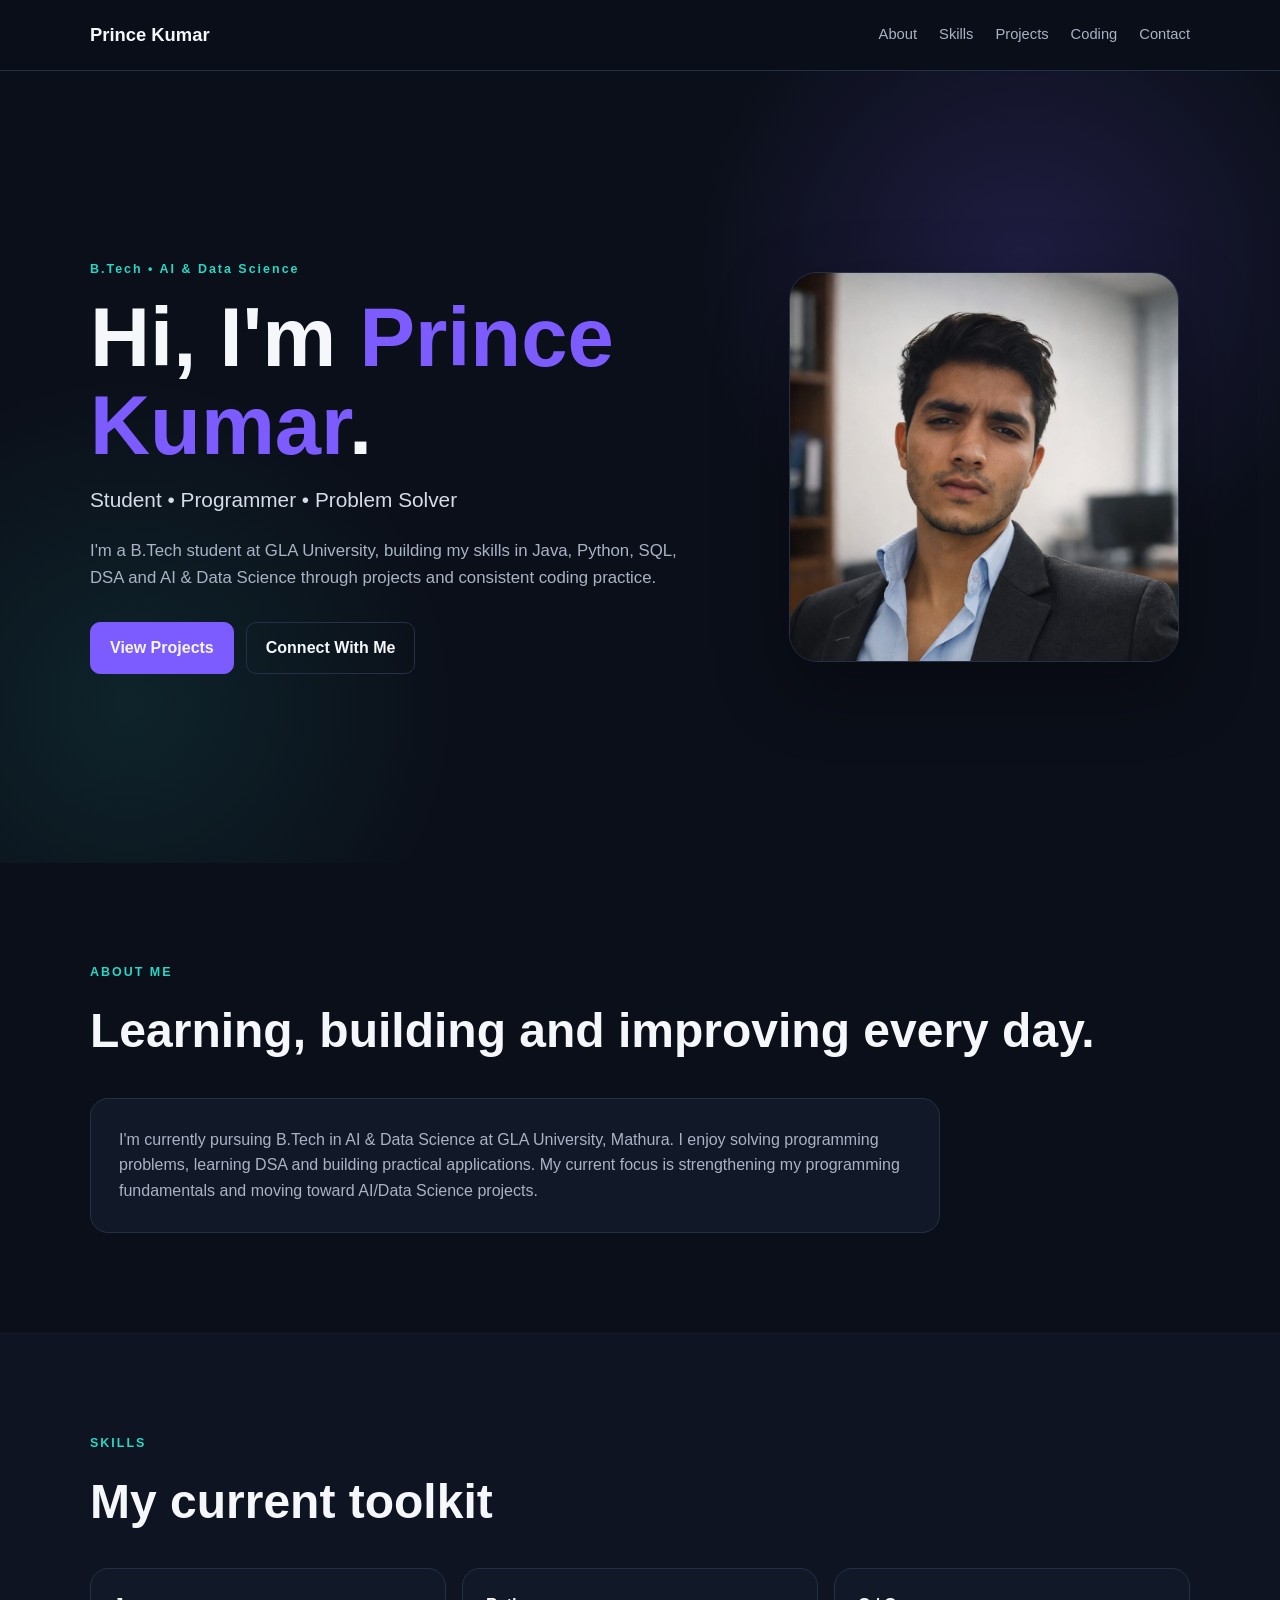
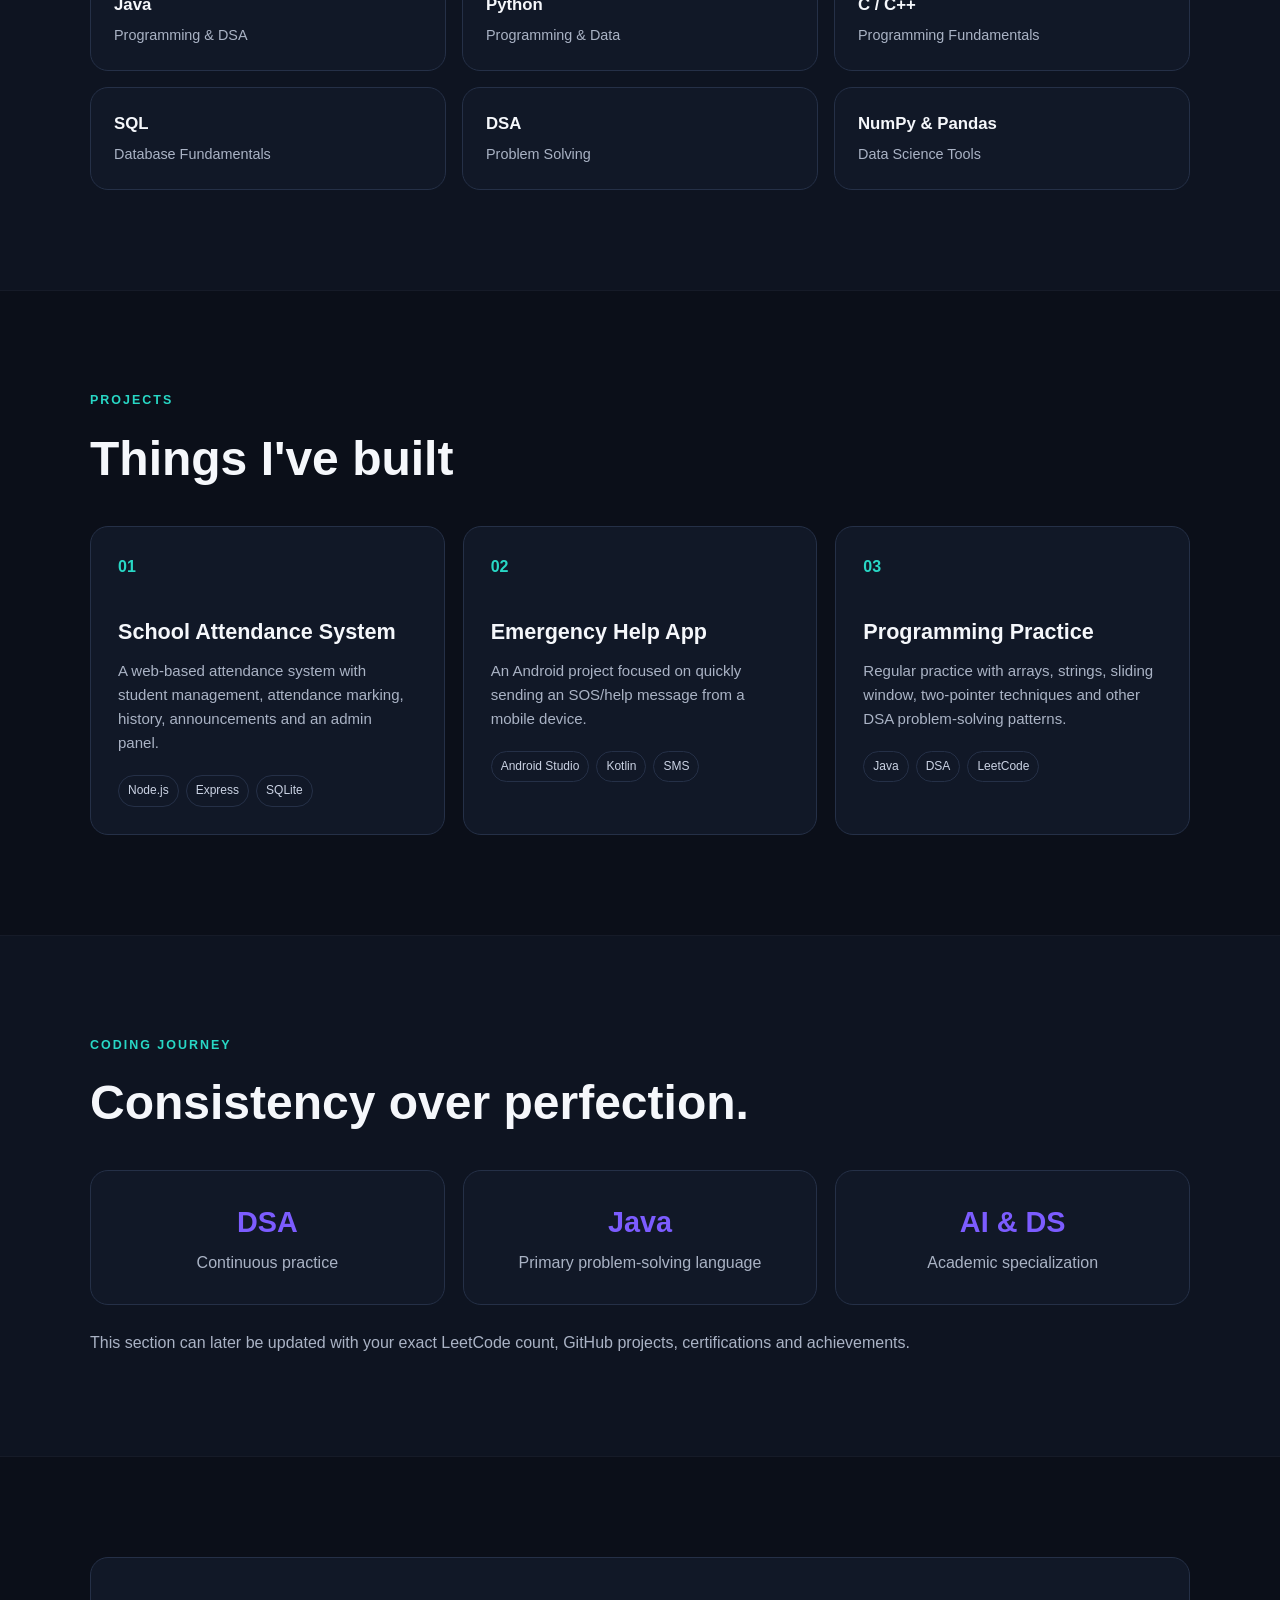
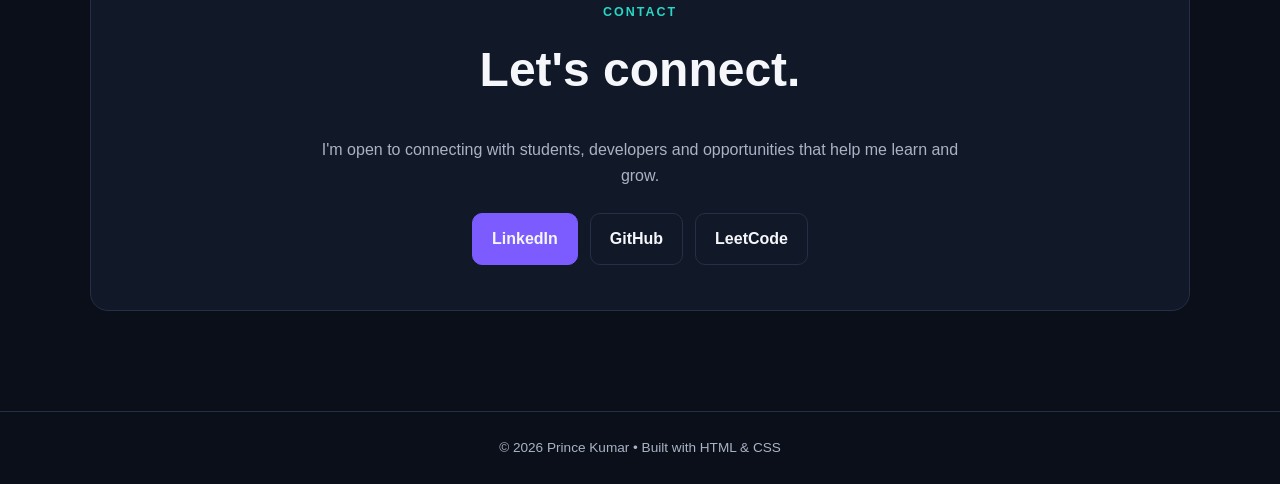
==== index.html @ 7a8ecfa3 "Add files via upload" ====
<!DOCTYPE html>
<html lang="en">
<head>
  <meta charset="UTF-8">
  <meta name="viewport" content="width=device-width, initial-scale=1.0">
  <meta name="description" content="Prince Kumar - B.Tech AI & Data Science student at GLA University. Java, Python, SQL, DSA and projects.">
  <title>Prince Kumar | AI & Data Science Student</title>
  <link rel="stylesheet" href="style.css">
</head>
<body>
  <header class="navbar">
    <div class="container nav-inner">
      <a class="logo" href="#home">Prince Kumar</a>
      <nav>
        <a href="#about">About</a>
        <a href="#skills">Skills</a>
        <a href="#projects">Projects</a>
        <a href="#coding">Coding</a>
        <a href="#contact">Contact</a>
      </nav>
    </div>
  </header>

  <main>
    <section id="home" class="hero">
      <div class="container hero-grid">
        <div class="hero-text">
          <p class="eyebrow">B.Tech • AI & Data Science</p>
          <h1>Hi, I'm <span>Prince Kumar</span>.</h1>
          <h2>Student • Programmer • Problem Solver</h2>
          <p class="intro">
            I'm a B.Tech student at GLA University, building my skills in
            Java, Python, SQL, DSA and AI & Data Science through projects
            and consistent coding practice.
          </p>
          <div class="buttons">
            <a class="btn primary" href="#projects">View Projects</a>
            <a class="btn secondary" href="#contact">Connect With Me</a>
          </div>
        </div>

        <div class="hero-photo-wrap">
          <img src="profile.jpeg" alt="Prince Kumar professional profile photo" class="hero-photo">
        </div>
      </div>
    </section>

    <section id="about" class="section">
      <div class="container">
        <p class="section-label">ABOUT ME</p>
        <h2>Learning, building and improving every day.</h2>
        <div class="about-card">
          <p>
            I'm currently pursuing B.Tech in AI & Data Science at GLA University,
            Mathura. I enjoy solving programming problems, learning DSA and
            building practical applications. My current focus is strengthening
            my programming fundamentals and moving toward AI/Data Science projects.
          </p>
        </div>
      </div>
    </section>

    <section id="skills" class="section alt">
      <div class="container">
        <p class="section-label">SKILLS</p>
        <h2>My current toolkit</h2>
        <div class="skills-grid">
          <div class="skill-card"><strong>Java</strong><span>Programming & DSA</span></div>
          <div class="skill-card"><strong>Python</strong><span>Programming & Data</span></div>
          <div class="skill-card"><strong>C / C++</strong><span>Programming Fundamentals</span></div>
          <div class="skill-card"><strong>SQL</strong><span>Database Fundamentals</span></div>
          <div class="skill-card"><strong>DSA</strong><span>Problem Solving</span></div>
          <div class="skill-card"><strong>NumPy & Pandas</strong><span>Data Science Tools</span></div>
        </div>
      </div>
    </section>

    <section id="projects" class="section">
      <div class="container">
        <p class="section-label">PROJECTS</p>
        <h2>Things I've built</h2>
        <div class="projects-grid">
          <article class="project-card">
            <div class="project-number">01</div>
            <h3>School Attendance System</h3>
            <p>
              A web-based attendance system with student management,
              attendance marking, history, announcements and an admin panel.
            </p>
            <div class="tags">
              <span>Node.js</span><span>Express</span><span>SQLite</span>
            </div>
          </article>

          <article class="project-card">
            <div class="project-number">02</div>
            <h3>Emergency Help App</h3>
            <p>
              An Android project focused on quickly sending an SOS/help
              message from a mobile device.
            </p>
            <div class="tags">
              <span>Android Studio</span><span>Kotlin</span><span>SMS</span>
            </div>
          </article>

          <article class="project-card">
            <div class="project-number">03</div>
            <h3>Programming Practice</h3>
            <p>
              Regular practice with arrays, strings, sliding window,
              two-pointer techniques and other DSA problem-solving patterns.
            </p>
            <div class="tags">
              <span>Java</span><span>DSA</span><span>LeetCode</span>
            </div>
          </article>
        </div>
      </div>
    </section>

    <section id="coding" class="section alt">
      <div class="container">
        <p class="section-label">CODING JOURNEY</p>
        <h2>Consistency over perfection.</h2>
        <div class="stats">
          <div class="stat-card"><strong>DSA</strong><span>Continuous practice</span></div>
          <div class="stat-card"><strong>Java</strong><span>Primary problem-solving language</span></div>
          <div class="stat-card"><strong>AI & DS</strong><span>Academic specialization</span></div>
        </div>
        <p class="small-note">
          This section can later be updated with your exact LeetCode count,
          GitHub projects, certifications and achievements.
        </p>
      </div>
    </section>

    <section id="contact" class="section contact">
      <div class="container contact-box">
        <p class="section-label">CONTACT</p>
        <h2>Let's connect.</h2>
        <p>
          I'm open to connecting with students, developers and opportunities
          that help me learn and grow.
        </p>
        <div class="buttons">
          <!-- Replace these placeholder URLs with your actual profiles. -->
          <a class="btn primary" href="https://www.linkedin.com/in/princekumar2222/" target="_blank" rel="noopener">LinkedIn</a>
          <a class="btn secondary" href="https://github.com/princekumar2222" target="_blank" rel="noopener">GitHub</a>
          <a class="btn secondary" href="https://leetcode.com/u/princekumar2222/" target="_blank" rel="noopener">LeetCode</a>
        </div>
      </div>
    </section>
  </main>

  <footer>
    <div class="container">© 2026 Prince Kumar • Built with HTML & CSS</div>
  </footer>
</body>
</html>
---- style.css ----
* {
  margin: 0;
  padding: 0;
  box-sizing: border-box;
}

:root {
  --bg: #0b0f19;
  --card: #111827;
  --text: #f5f7fb;
  --muted: #aab3c5;
  --line: #253047;
  --accent: #7c5cff;
  --accent2: #28d7c5;
}

html {
  scroll-behavior: smooth;
}

body {
  font-family: Arial, Helvetica, sans-serif;
  background: var(--bg);
  color: var(--text);
  line-height: 1.6;
}

a {
  color: inherit;
  text-decoration: none;
}

.container {
  width: min(1100px, 90%);
  margin: auto;
}

.navbar {
  position: sticky;
  top: 0;
  z-index: 10;
  background: rgba(11, 15, 25, 0.9);
  backdrop-filter: blur(12px);
  border-bottom: 1px solid var(--line);
}

.nav-inner {
  min-height: 70px;
  display: flex;
  justify-content: space-between;
  align-items: center;
  gap: 20px;
}

.logo {
  font-weight: 800;
  font-size: 1.15rem;
}

nav {
  display: flex;
  gap: 22px;
  color: var(--muted);
  font-size: 0.92rem;
}

nav a:hover {
  color: white;
}

.hero {
  min-height: 88vh;
  display: flex;
  align-items: center;
  background:
    radial-gradient(circle at 80% 25%, rgba(124, 92, 255, 0.18), transparent 28%),
    radial-gradient(circle at 10% 80%, rgba(40, 215, 197, 0.10), transparent 25%);
}

.hero-grid {
  display: grid;
  grid-template-columns: 1.2fr 0.8fr;
  align-items: center;
  gap: 70px;
  padding: 80px 0;
}

.eyebrow,
.section-label {
  color: var(--accent2);
  font-weight: 700;
  letter-spacing: 2px;
  font-size: 0.78rem;
}

.hero h1 {
  font-size: clamp(2.7rem, 7vw, 5.2rem);
  line-height: 1.05;
  margin: 14px 0;
}

.hero h1 span {
  color: var(--accent);
}

.hero h2 {
  font-size: 1.3rem;
  color: #d7dcea;
  font-weight: 500;
}

.intro {
  color: var(--muted);
  max-width: 650px;
  margin: 22px 0 30px;
  font-size: 1.05rem;
}

.buttons {
  display: flex;
  flex-wrap: wrap;
  gap: 12px;
}

.btn {
  padding: 12px 19px;
  border-radius: 10px;
  font-weight: 700;
  border: 1px solid var(--line);
  transition: 0.2s ease;
}

.btn:hover {
  transform: translateY(-2px);
}

.primary {
  background: var(--accent);
  border-color: var(--accent);
}

.secondary {
  background: transparent;
}

.hero-photo-wrap {
  display: flex;
  justify-content: center;
}

.hero-photo {
  width: min(390px, 100%);
  aspect-ratio: 1 / 1;
  object-fit: cover;
  object-position: center 20%;
  border-radius: 28px;
  border: 1px solid var(--line);
  box-shadow: 0 25px 70px rgba(0, 0, 0, 0.35);
}

.section {
  padding: 100px 0;
}

.alt {
  background: #0e1421;
  border-top: 1px solid rgba(255,255,255,0.03);
  border-bottom: 1px solid rgba(255,255,255,0.03);
}

.section h2 {
  font-size: clamp(2rem, 4vw, 3rem);
  margin: 10px 0 28px;
}

.about-card,
.skill-card,
.project-card,
.stat-card,
.contact-box {
  background: var(--card);
  border: 1px solid var(--line);
  border-radius: 18px;
}

.about-card {
  padding: 28px;
  color: var(--muted);
  max-width: 850px;
}

.skills-grid {
  display: grid;
  grid-template-columns: repeat(3, 1fr);
  gap: 16px;
}

.skill-card {
  padding: 23px;
}

.skill-card strong,
.skill-card span {
  display: block;
}

.skill-card strong {
  font-size: 1.05rem;
}

.skill-card span {
  color: var(--muted);
  font-size: 0.9rem;
  margin-top: 5px;
}

.projects-grid {
  display: grid;
  grid-template-columns: repeat(3, 1fr);
  gap: 18px;
}

.project-card {
  padding: 27px;
  min-height: 280px;
}

.project-number {
  color: var(--accent2);
  font-weight: 800;
  margin-bottom: 35px;
}

.project-card h3 {
  font-size: 1.35rem;
  margin-bottom: 10px;
}

.project-card p {
  color: var(--muted);
  font-size: 0.94rem;
}

.tags {
  display: flex;
  flex-wrap: wrap;
  gap: 7px;
  margin-top: 20px;
}

.tags span {
  border: 1px solid var(--line);
  border-radius: 999px;
  padding: 5px 9px;
  font-size: 0.75rem;
  color: #cbd3e4;
}

.stats {
  display: grid;
  grid-template-columns: repeat(3, 1fr);
  gap: 18px;
}

.stat-card {
  padding: 28px;
  text-align: center;
}

.stat-card strong,
.stat-card span {
  display: block;
}

.stat-card strong {
  font-size: 1.8rem;
  color: var(--accent);
}

.stat-card span {
  color: var(--muted);
  margin-top: 5px;
}

.small-note {
  color: var(--muted);
  margin-top: 25px;
}

.contact-box {
  padding: 45px;
  text-align: center;
}

.contact-box p:not(.section-label) {
  color: var(--muted);
  max-width: 650px;
  margin: 0 auto 25px;
}

.contact-box .buttons {
  justify-content: center;
}

footer {
  border-top: 1px solid var(--line);
  padding: 25px 0;
  color: var(--muted);
  text-align: center;
  font-size: 0.85rem;
}

@media (max-width: 800px) {
  nav {
    display: none;
  }

  .hero-grid {
    grid-template-columns: 1fr;
    text-align: center;
  }

  .intro {
    margin-left: auto;
    margin-right: auto;
  }

  .buttons {
    justify-content: center;
  }

  .skills-grid,
  .projects-grid,
  .stats {
    grid-template-columns: 1fr;
  }

  .hero-photo-wrap {
    order: -1;
  }

  .hero-photo {
    width: 280px;
  }
}
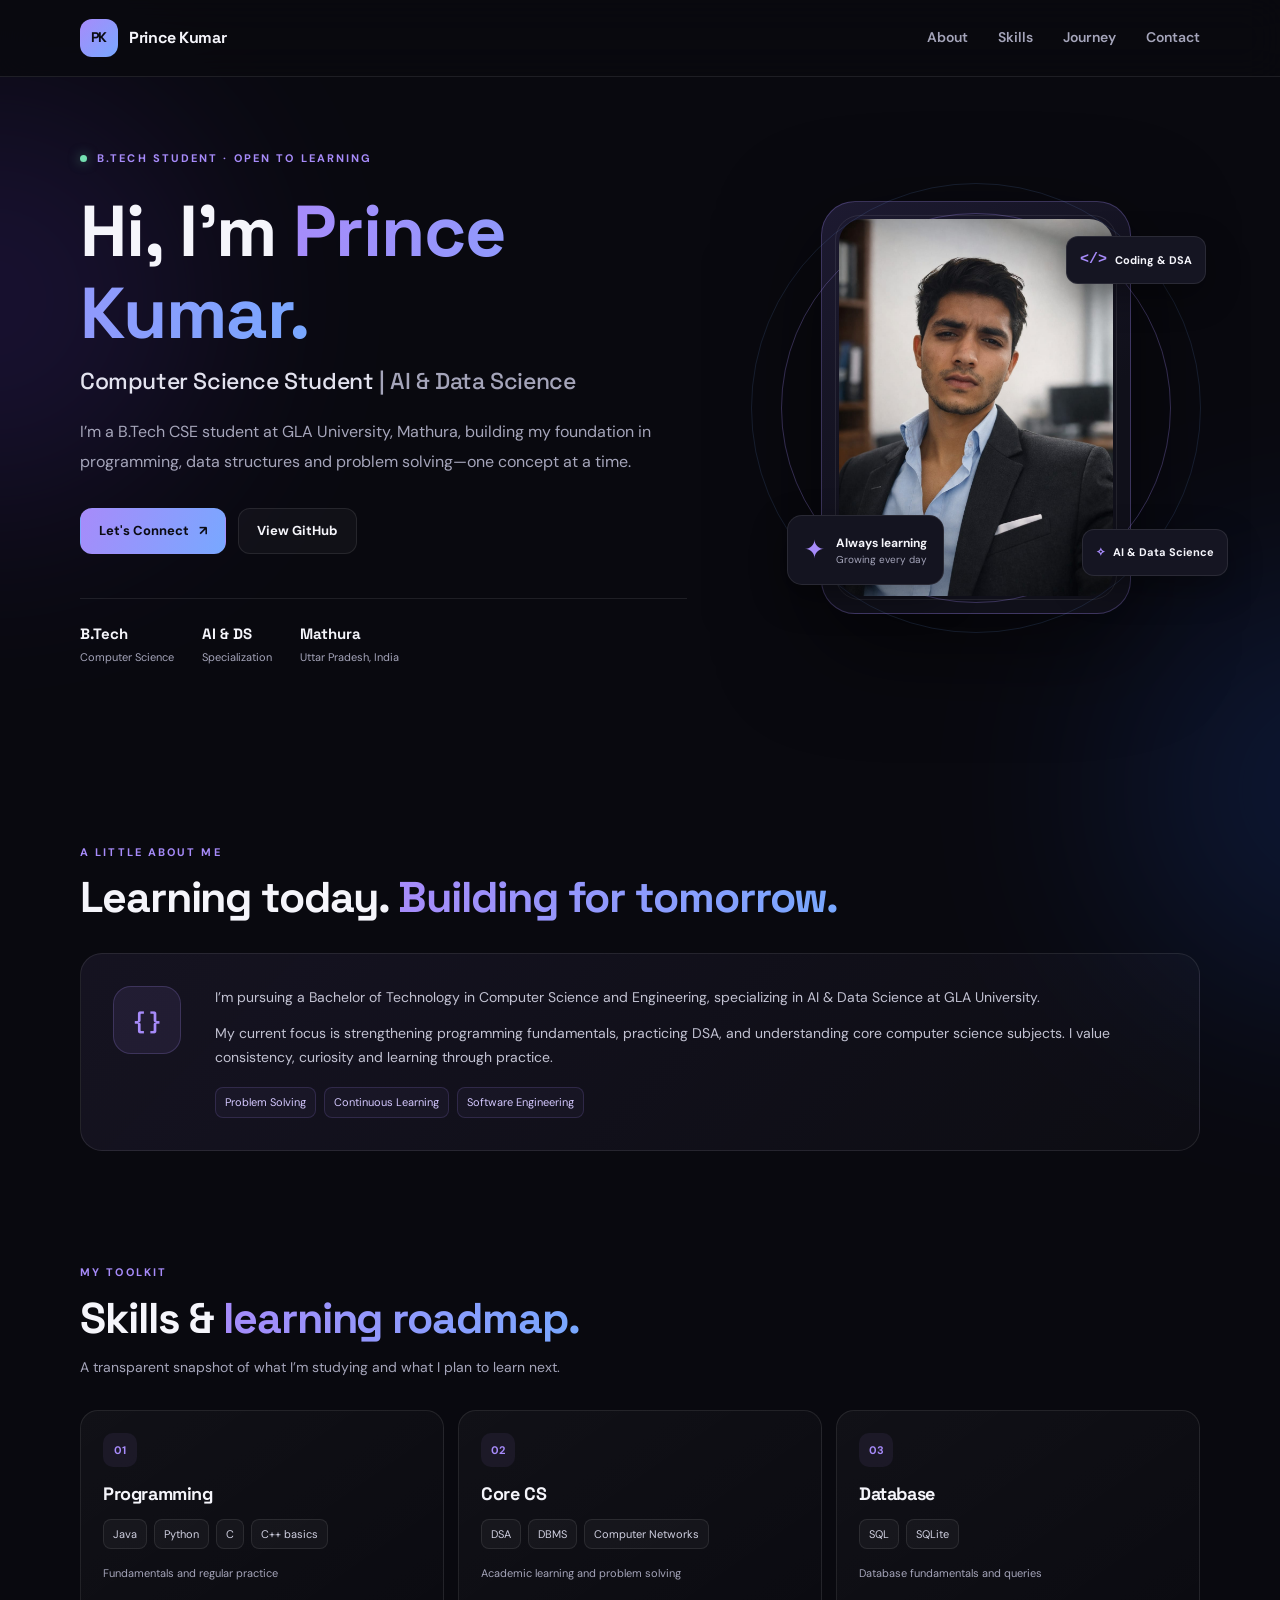
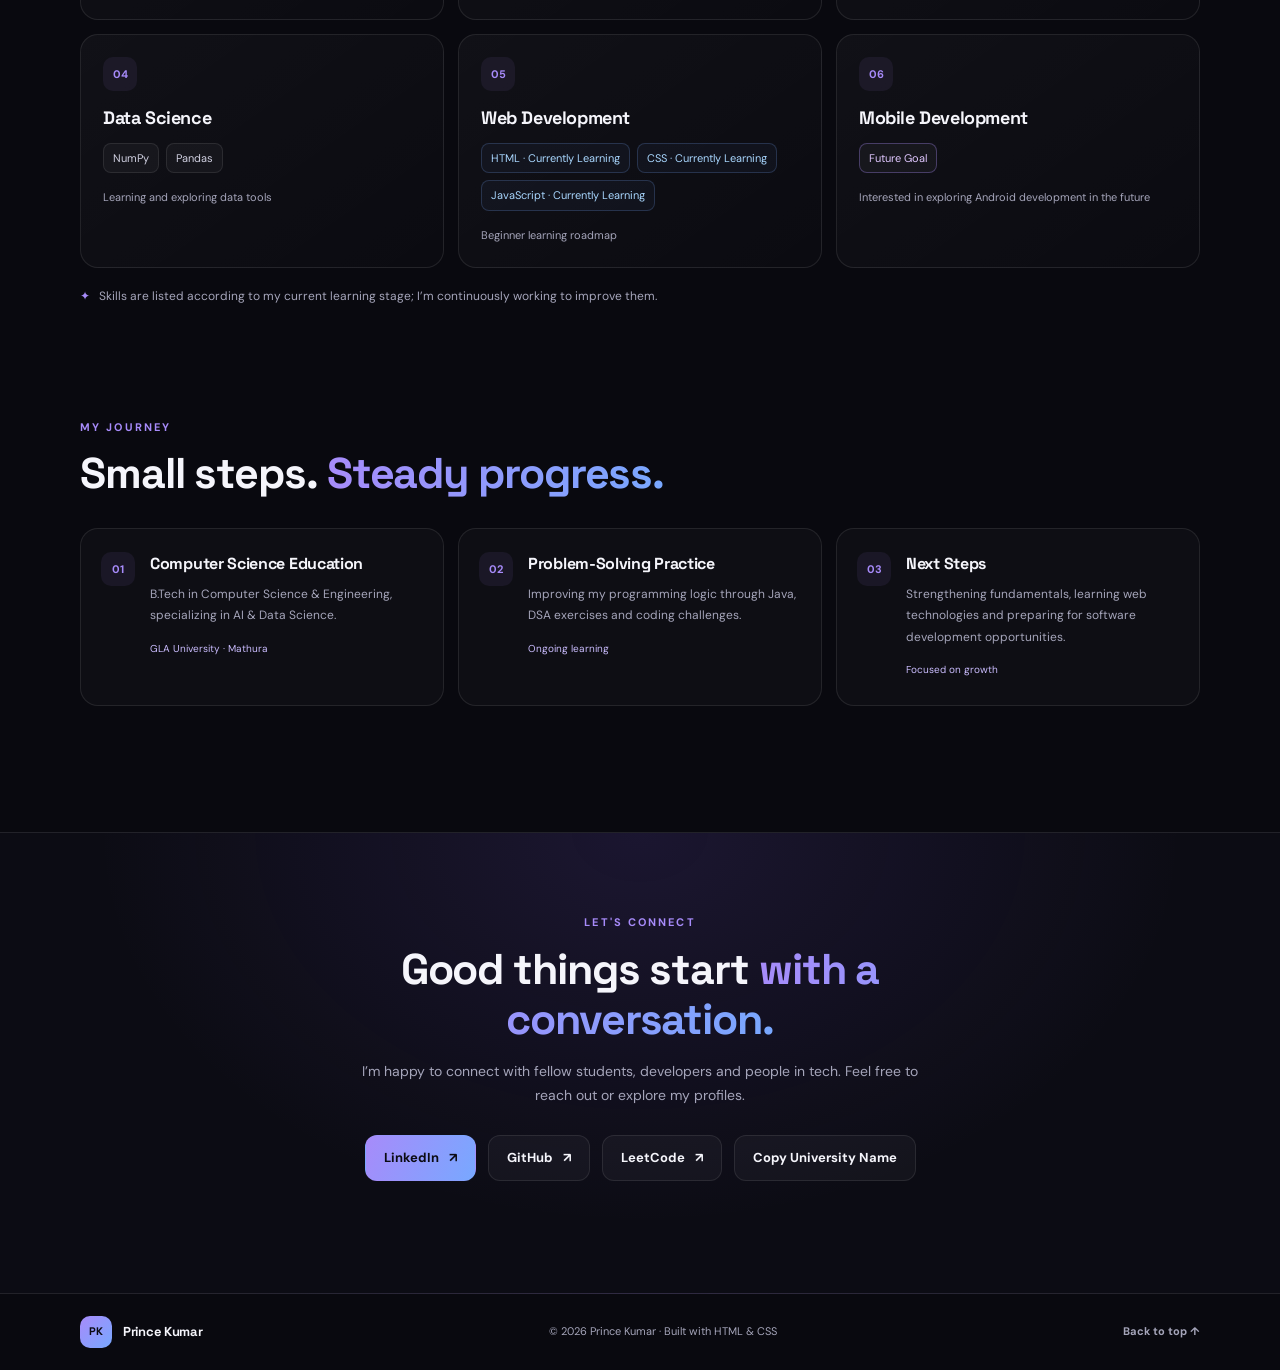
==== commit a065086a: "Add files via upload" ====
--- a/index.html
+++ b/index.html
@@ -3,158 +3,180 @@
 <head>
   <meta charset="UTF-8">
   <meta name="viewport" content="width=device-width, initial-scale=1.0">
-  <meta name="description" content="Prince Kumar - B.Tech AI & Data Science student at GLA University. Java, Python, SQL, DSA and projects.">
-  <title>Prince Kumar | AI & Data Science Student</title>
+  <meta name="description" content="Prince Kumar is a B.Tech Computer Science student specializing in AI & Data Science at GLA University, Mathura. Explore his programming skills, learning journey, GitHub, LinkedIn and LeetCode profiles.">
+  <meta name="keywords" content="Prince Kumar, GLA University, B.Tech CSE, AI and Data Science, Java, Python, SQL, DSA, student developer">
+  <meta name="author" content="Prince Kumar">
+  <meta name="robots" content="index, follow">
+  <meta name="theme-color" content="#09090f">
+  <link rel="canonical" href="https://princekumar2222.github.io/">
+
+  <meta property="og:type" content="website">
+  <meta property="og:title" content="Prince Kumar | CSE Student at GLA University">
+  <meta property="og:description" content="B.Tech CSE (AI & Data Science) student learning programming, DSA and software development.">
+  <meta property="og:url" content="https://princekumar2222.github.io/">
+  <meta property="og:image" content="https://princekumar2222.github.io/profile.jpeg">
+
+  <title>Prince Kumar | GLA University | AI & Data Science</title>
+  <link rel="icon" href="profile.jpeg" type="image/jpeg">
   <link rel="stylesheet" href="style.css">
+
+  <!-- Google Analytics: keep only one copy of this script. -->
+  <script async src="https://www.googletagmanager.com/gtag/js?id=G-G8SBYF4QBN"></script>
+  <script>
+    window.dataLayer = window.dataLayer || [];
+    function gtag(){ dataLayer.push(arguments); }
+    gtag('js', new Date());
+    gtag('config', 'G-G8SBYF4QBN');
+  </script>
+
+  <script type="application/ld+json">
+  {
+    "@context": "https://schema.org",
+    "@type": "Person",
+    "name": "Prince Kumar",
+    "url": "https://princekumar2222.github.io/",
+    "sameAs": [
+      "https://github.com/princekumar2222",
+      "https://www.linkedin.com/in/princekumar2222",
+      "https://leetcode.com/u/princekumar2222/"
+    ],
+    "alumniOf": {
+      "@type": "CollegeOrUniversity",
+      "name": "GLA University",
+      "address": {
+        "@type": "PostalAddress",
+        "addressLocality": "Mathura",
+        "addressRegion": "Uttar Pradesh",
+        "addressCountry": "IN"
+      }
+    },
+    "description": "B.Tech Computer Science student specializing in AI & Data Science."
+  }
+  </script>
 </head>
 <body>
-  <header class="navbar">
-    <div class="container nav-inner">
-      <a class="logo" href="#home">Prince Kumar</a>
-      <nav>
+  <div class="page-glow glow-one" aria-hidden="true"></div>
+  <div class="page-glow glow-two" aria-hidden="true"></div>
+
+  <header class="site-header">
+    <nav class="nav container" aria-label="Main navigation">
+      <a class="brand" href="#home" aria-label="Prince Kumar home"><span>PK</span><b>Prince Kumar</b></a>
+      <button class="menu-toggle" type="button" aria-label="Open navigation" aria-expanded="false">☰</button>
+      <div class="nav-links" id="navLinks">
         <a href="#about">About</a>
         <a href="#skills">Skills</a>
-        <a href="#projects">Projects</a>
-        <a href="#coding">Coding</a>
+        <a href="#journey">Journey</a>
         <a href="#contact">Contact</a>
-      </nav>
-    </div>
+      </div>
+    </nav>
   </header>
 
   <main>
-    <section id="home" class="hero">
-      <div class="container hero-grid">
-        <div class="hero-text">
-          <p class="eyebrow">B.Tech • AI & Data Science</p>
-          <h1>Hi, I'm <span>Prince Kumar</span>.</h1>
-          <h2>Student • Programmer • Problem Solver</h2>
-          <p class="intro">
-            I'm a B.Tech student at GLA University, building my skills in
-            Java, Python, SQL, DSA and AI & Data Science through projects
-            and consistent coding practice.
-          </p>
-          <div class="buttons">
-            <a class="btn primary" href="#projects">View Projects</a>
-            <a class="btn secondary" href="#contact">Connect With Me</a>
-          </div>
+    <section class="hero container" id="home">
+      <div class="hero-copy">
+        <p class="eyebrow"><span class="status-dot"></span> B.TECH STUDENT · OPEN TO LEARNING</p>
+        <h1>Hi, I'm <span>Prince Kumar.</span></h1>
+        <h2>Computer Science Student <span class="muted">| AI &amp; Data Science</span></h2>
+        <p class="hero-description">
+          I’m a B.Tech CSE student at GLA University, Mathura, building my foundation in programming,
+          data structures and problem solving—one concept at a time.
+        </p>
+        <div class="hero-actions">
+          <a class="button button-primary" href="#contact">Let's Connect <span aria-hidden="true">↗</span></a>
+          <a class="button button-secondary" href="https://github.com/princekumar2222" target="_blank" rel="noopener noreferrer">View GitHub</a>
         </div>
+        <div class="quick-facts">
+          <div><strong>B.Tech</strong><span>Computer Science</span></div>
+          <div><strong>AI &amp; DS</strong><span>Specialization</span></div>
+          <div><strong>Mathura</strong><span>Uttar Pradesh, India</span></div>
+        </div>
+      </div>
+      <div class="hero-visual">
+        <div class="photo-frame">
+          <div class="photo-orbit orbit-a"></div>
+          <div class="photo-orbit orbit-b"></div>
+          <img src="profile.jpeg" alt="Prince Kumar profile photo" class="profile-photo" fetchpriority="high">
+          <div class="photo-caption"><span class="caption-mark">✦</span><div><strong>Always learning</strong><small>Growing every day</small></div></div>
+        </div>
+        <div class="floating-chip chip-top"><span class="chip-icon">&lt;/&gt;</span> Coding &amp; DSA</div>
+        <div class="floating-chip chip-bottom"><span class="chip-icon">✧</span> AI &amp; Data Science</div>
+      </div>
+    </section>
 
-        <div class="hero-photo-wrap">
-          <img src="profile.jpeg" alt="Prince Kumar professional profile photo" class="hero-photo">
+    <section class="section container" id="about">
+      <div class="section-heading"><p class="eyebrow">A LITTLE ABOUT ME</p><h2>Learning today. <span>Building for tomorrow.</span></h2></div>
+      <div class="about-panel">
+        <div class="about-symbol" aria-hidden="true">{ }</div>
+        <div>
+          <p>I’m pursuing a Bachelor of Technology in Computer Science and Engineering, specializing in AI &amp; Data Science at GLA University.</p>
+          <p>My current focus is strengthening programming fundamentals, practicing DSA, and understanding core computer science subjects. I value consistency, curiosity and learning through practice.</p>
+          <div class="about-tags"><span>Problem Solving</span><span>Continuous Learning</span><span>Software Engineering</span></div>
         </div>
       </div>
     </section>
 
-    <section id="about" class="section">
-      <div class="container">
-        <p class="section-label">ABOUT ME</p>
-        <h2>Learning, building and improving every day.</h2>
-        <div class="about-card">
-          <p>
-            I'm currently pursuing B.Tech in AI & Data Science at GLA University,
-            Mathura. I enjoy solving programming problems, learning DSA and
-            building practical applications. My current focus is strengthening
-            my programming fundamentals and moving toward AI/Data Science projects.
-          </p>
-        </div>
+    <section class="section container" id="skills">
+      <div class="section-heading"><p class="eyebrow">MY TOOLKIT</p><h2>Skills &amp; <span>learning roadmap.</span></h2><p class="section-intro">A transparent snapshot of what I’m studying and what I plan to learn next.</p></div>
+      <div class="skills-grid">
+        <article class="skill-card"><div class="skill-icon">01</div><h3>Programming</h3><div class="skill-list"><span>Java</span><span>Python</span><span>C</span><span>C++ basics</span></div><p class="skill-note">Fundamentals and regular practice</p></article>
+        <article class="skill-card"><div class="skill-icon">02</div><h3>Core CS</h3><div class="skill-list"><span>DSA</span><span>DBMS</span><span>Computer Networks</span></div><p class="skill-note">Academic learning and problem solving</p></article>
+        <article class="skill-card"><div class="skill-icon">03</div><h3>Database</h3><div class="skill-list"><span>SQL</span><span>SQLite</span></div><p class="skill-note">Database fundamentals and queries</p></article>
+        <article class="skill-card"><div class="skill-icon">04</div><h3>Data Science</h3><div class="skill-list"><span>NumPy</span><span>Pandas</span></div><p class="skill-note">Learning and exploring data tools</p></article>
+        <article class="skill-card learning-card"><div class="skill-icon">05</div><h3>Web Development</h3><div class="skill-list"><span>HTML · Currently Learning</span><span>CSS · Currently Learning</span><span>JavaScript · Currently Learning</span></div><p class="skill-note">Beginner learning roadmap</p></article>
+        <article class="skill-card future-card"><div class="skill-icon">06</div><h3>Mobile Development</h3><div class="skill-list"><span>Future Goal</span></div><p class="skill-note">Interested in exploring Android development in the future</p></article>
+      </div>
+      <p class="honesty-note"><span aria-hidden="true">✦</span> Skills are listed according to my current learning stage; I’m continuously working to improve them.</p>
+    </section>
+
+    <section class="section container" id="journey">
+      <div class="section-heading"><p class="eyebrow">MY JOURNEY</p><h2>Small steps. <span>Steady progress.</span></h2></div>
+      <div class="journey-grid">
+        <article class="journey-card"><span class="journey-number">01</span><div><h3>Computer Science Education</h3><p>B.Tech in Computer Science &amp; Engineering, specializing in AI &amp; Data Science.</p><span class="journey-meta">GLA University · Mathura</span></div></article>
+        <article class="journey-card"><span class="journey-number">02</span><div><h3>Problem-Solving Practice</h3><p>Improving my programming logic through Java, DSA exercises and coding challenges.</p><span class="journey-meta">Ongoing learning</span></div></article>
+        <article class="journey-card"><span class="journey-number">03</span><div><h3>Next Steps</h3><p>Strengthening fundamentals, learning web technologies and preparing for software development opportunities.</p><span class="journey-meta">Focused on growth</span></div></article>
       </div>
     </section>
 
-    <section id="skills" class="section alt">
-      <div class="container">
-        <p class="section-label">SKILLS</p>
-        <h2>My current toolkit</h2>
-        <div class="skills-grid">
-          <div class="skill-card"><strong>Java</strong><span>Programming & DSA</span></div>
-          <div class="skill-card"><strong>Python</strong><span>Programming & Data</span></div>
-          <div class="skill-card"><strong>C / C++</strong><span>Programming Fundamentals</span></div>
-          <div class="skill-card"><strong>SQL</strong><span>Database Fundamentals</span></div>
-          <div class="skill-card"><strong>DSA</strong><span>Problem Solving</span></div>
-          <div class="skill-card"><strong>NumPy & Pandas</strong><span>Data Science Tools</span></div>
+    <section class="contact-section" id="contact">
+      <div class="container contact-inner">
+        <p class="eyebrow">LET'S CONNECT</p>
+        <h2>Good things start <span>with a conversation.</span></h2>
+        <p class="contact-copy">I’m happy to connect with fellow students, developers and people in tech. Feel free to reach out or explore my profiles.</p>
+        <div class="contact-actions">
+          <a class="button button-primary" href="https://www.linkedin.com/in/princekumar2222" target="_blank" rel="noopener noreferrer">LinkedIn <span aria-hidden="true">↗</span></a>
+          <a class="button button-secondary" href="https://github.com/princekumar2222" target="_blank" rel="noopener noreferrer">GitHub <span aria-hidden="true">↗</span></a>
+          <a class="button button-secondary" href="https://leetcode.com/u/princekumar2222/" target="_blank" rel="noopener noreferrer">LeetCode <span aria-hidden="true">↗</span></a>
+          <button class="button button-copy" id="copyUniversity" type="button" data-copy="GLA University">Copy University Name</button>
         </div>
-      </div>
-    </section>
-
-    <section id="projects" class="section">
-      <div class="container">
-        <p class="section-label">PROJECTS</p>
-        <h2>Things I've built</h2>
-        <div class="projects-grid">
-          <article class="project-card">
-            <div class="project-number">01</div>
-            <h3>School Attendance System</h3>
-            <p>
-              A web-based attendance system with student management,
-              attendance marking, history, announcements and an admin panel.
-            </p>
-            <div class="tags">
-              <span>Node.js</span><span>Express</span><span>SQLite</span>
-            </div>
-          </article>
-
-          <article class="project-card">
-            <div class="project-number">02</div>
-            <h3>Emergency Help App</h3>
-            <p>
-              An Android project focused on quickly sending an SOS/help
-              message from a mobile device.
-            </p>
-            <div class="tags">
-              <span>Android Studio</span><span>Kotlin</span><span>SMS</span>
-            </div>
-          </article>
-
-          <article class="project-card">
-            <div class="project-number">03</div>
-            <h3>Programming Practice</h3>
-            <p>
-              Regular practice with arrays, strings, sliding window,
-              two-pointer techniques and other DSA problem-solving patterns.
-            </p>
-            <div class="tags">
-              <span>Java</span><span>DSA</span><span>LeetCode</span>
-            </div>
-          </article>
-        </div>
-      </div>
-    </section>
-
-    <section id="coding" class="section alt">
-      <div class="container">
-        <p class="section-label">CODING JOURNEY</p>
-        <h2>Consistency over perfection.</h2>
-        <div class="stats">
-          <div class="stat-card"><strong>DSA</strong><span>Continuous practice</span></div>
-          <div class="stat-card"><strong>Java</strong><span>Primary problem-solving language</span></div>
-          <div class="stat-card"><strong>AI & DS</strong><span>Academic specialization</span></div>
-        </div>
-        <p class="small-note">
-          This section can later be updated with your exact LeetCode count,
-          GitHub projects, certifications and achievements.
-        </p>
-      </div>
-    </section>
-
-    <section id="contact" class="section contact">
-      <div class="container contact-box">
-        <p class="section-label">CONTACT</p>
-        <h2>Let's connect.</h2>
-        <p>
-          I'm open to connecting with students, developers and opportunities
-          that help me learn and grow.
-        </p>
-        <div class="buttons">
-          <!-- Replace these placeholder URLs with your actual profiles. -->
-          <a class="btn primary" href="https://www.linkedin.com/in/princekumar2222/" target="_blank" rel="noopener">LinkedIn</a>
-          <a class="btn secondary" href="https://github.com/princekumar2222" target="_blank" rel="noopener">GitHub</a>
-          <a class="btn secondary" href="https://leetcode.com/u/princekumar2222/" target="_blank" rel="noopener">LeetCode</a>
-        </div>
+        <p class="copy-feedback" id="copyFeedback" role="status" aria-live="polite"></p>
       </div>
     </section>
   </main>
 
-  <footer>
-    <div class="container">© 2026 Prince Kumar • Built with HTML & CSS</div>
-  </footer>
+  <footer class="site-footer"><div class="container footer-inner"><a class="brand footer-brand" href="#home"><span>PK</span><b>Prince Kumar</b></a><p>© <span id="year"></span> Prince Kumar · Built with HTML &amp; CSS</p><a class="back-top" href="#home">Back to top ↑</a></div></footer>
+
+  <script>
+    const menuToggle = document.querySelector('.menu-toggle');
+    const navLinks = document.querySelector('.nav-links');
+    menuToggle.addEventListener('click', () => {
+      const isOpen = navLinks.classList.toggle('is-open');
+      menuToggle.setAttribute('aria-expanded', String(isOpen));
+      menuToggle.setAttribute('aria-label', isOpen ? 'Close navigation' : 'Open navigation');
+    });
+    navLinks.querySelectorAll('a').forEach(link => link.addEventListener('click', () => {
+      navLinks.classList.remove('is-open');
+      menuToggle.setAttribute('aria-expanded', 'false');
+    }));
+    document.getElementById('year').textContent = new Date().getFullYear();
+    document.getElementById('copyUniversity').addEventListener('click', async () => {
+      const feedback = document.getElementById('copyFeedback');
+      try {
+        await navigator.clipboard.writeText('GLA University');
+        feedback.textContent = 'Copied: GLA University';
+      } catch (error) {
+        feedback.textContent = 'Please copy manually: GLA University';
+      }
+    });
+  </script>
 </body>
 </html>
--- a/style.css
+++ b/style.css
@@ -1,345 +1,42 @@
-* {
-  margin: 0;
-  padding: 0;
-  box-sizing: border-box;
-}
+@import url('https://fonts.googleapis.com/css2?family=DM+Sans:wght@400;500;600;700&family=Space+Grotesk:wght@400;500;600;700&display=swap');
 
-:root {
-  --bg: #0b0f19;
-  --card: #111827;
-  --text: #f5f7fb;
-  --muted: #aab3c5;
-  --line: #253047;
-  --accent: #7c5cff;
-  --accent2: #28d7c5;
-}
-
-html {
-  scroll-behavior: smooth;
-}
-
-body {
-  font-family: Arial, Helvetica, sans-serif;
-  background: var(--bg);
-  color: var(--text);
-  line-height: 1.6;
-}
-
-a {
-  color: inherit;
-  text-decoration: none;
-}
-
-.container {
-  width: min(1100px, 90%);
-  margin: auto;
-}
-
-.navbar {
-  position: sticky;
-  top: 0;
-  z-index: 10;
-  background: rgba(11, 15, 25, 0.9);
-  backdrop-filter: blur(12px);
-  border-bottom: 1px solid var(--line);
-}
-
-.nav-inner {
-  min-height: 70px;
-  display: flex;
-  justify-content: space-between;
-  align-items: center;
-  gap: 20px;
-}
-
-.logo {
-  font-weight: 800;
-  font-size: 1.15rem;
-}
-
-nav {
-  display: flex;
-  gap: 22px;
-  color: var(--muted);
-  font-size: 0.92rem;
-}
-
-nav a:hover {
-  color: white;
-}
-
-.hero {
-  min-height: 88vh;
-  display: flex;
-  align-items: center;
-  background:
-    radial-gradient(circle at 80% 25%, rgba(124, 92, 255, 0.18), transparent 28%),
-    radial-gradient(circle at 10% 80%, rgba(40, 215, 197, 0.10), transparent 25%);
-}
-
-.hero-grid {
-  display: grid;
-  grid-template-columns: 1.2fr 0.8fr;
-  align-items: center;
-  gap: 70px;
-  padding: 80px 0;
-}
-
-.eyebrow,
-.section-label {
-  color: var(--accent2);
-  font-weight: 700;
-  letter-spacing: 2px;
-  font-size: 0.78rem;
-}
-
-.hero h1 {
-  font-size: clamp(2.7rem, 7vw, 5.2rem);
-  line-height: 1.05;
-  margin: 14px 0;
-}
-
-.hero h1 span {
-  color: var(--accent);
-}
-
-.hero h2 {
-  font-size: 1.3rem;
-  color: #d7dcea;
-  font-weight: 500;
-}
-
-.intro {
-  color: var(--muted);
-  max-width: 650px;
-  margin: 22px 0 30px;
-  font-size: 1.05rem;
-}
-
-.buttons {
-  display: flex;
-  flex-wrap: wrap;
-  gap: 12px;
-}
-
-.btn {
-  padding: 12px 19px;
-  border-radius: 10px;
-  font-weight: 700;
-  border: 1px solid var(--line);
-  transition: 0.2s ease;
-}
-
-.btn:hover {
-  transform: translateY(-2px);
-}
-
-.primary {
-  background: var(--accent);
-  border-color: var(--accent);
-}
-
-.secondary {
-  background: transparent;
-}
-
-.hero-photo-wrap {
-  display: flex;
-  justify-content: center;
-}
-
-.hero-photo {
-  width: min(390px, 100%);
-  aspect-ratio: 1 / 1;
-  object-fit: cover;
-  object-position: center 20%;
-  border-radius: 28px;
-  border: 1px solid var(--line);
-  box-shadow: 0 25px 70px rgba(0, 0, 0, 0.35);
-}
-
-.section {
-  padding: 100px 0;
-}
-
-.alt {
-  background: #0e1421;
-  border-top: 1px solid rgba(255,255,255,0.03);
-  border-bottom: 1px solid rgba(255,255,255,0.03);
-}
-
-.section h2 {
-  font-size: clamp(2rem, 4vw, 3rem);
-  margin: 10px 0 28px;
-}
-
-.about-card,
-.skill-card,
-.project-card,
-.stat-card,
-.contact-box {
-  background: var(--card);
-  border: 1px solid var(--line);
-  border-radius: 18px;
-}
-
-.about-card {
-  padding: 28px;
-  color: var(--muted);
-  max-width: 850px;
-}
-
-.skills-grid {
-  display: grid;
-  grid-template-columns: repeat(3, 1fr);
-  gap: 16px;
-}
-
-.skill-card {
-  padding: 23px;
-}
-
-.skill-card strong,
-.skill-card span {
-  display: block;
-}
-
-.skill-card strong {
-  font-size: 1.05rem;
-}
-
-.skill-card span {
-  color: var(--muted);
-  font-size: 0.9rem;
-  margin-top: 5px;
-}
-
-.projects-grid {
-  display: grid;
-  grid-template-columns: repeat(3, 1fr);
-  gap: 18px;
-}
-
-.project-card {
-  padding: 27px;
-  min-height: 280px;
-}
-
-.project-number {
-  color: var(--accent2);
-  font-weight: 800;
-  margin-bottom: 35px;
-}
-
-.project-card h3 {
-  font-size: 1.35rem;
-  margin-bottom: 10px;
-}
-
-.project-card p {
-  color: var(--muted);
-  font-size: 0.94rem;
-}
-
-.tags {
-  display: flex;
-  flex-wrap: wrap;
-  gap: 7px;
-  margin-top: 20px;
-}
-
-.tags span {
-  border: 1px solid var(--line);
-  border-radius: 999px;
-  padding: 5px 9px;
-  font-size: 0.75rem;
-  color: #cbd3e4;
-}
-
-.stats {
-  display: grid;
-  grid-template-columns: repeat(3, 1fr);
-  gap: 18px;
-}
-
-.stat-card {
-  padding: 28px;
-  text-align: center;
-}
-
-.stat-card strong,
-.stat-card span {
-  display: block;
-}
-
-.stat-card strong {
-  font-size: 1.8rem;
-  color: var(--accent);
-}
-
-.stat-card span {
-  color: var(--muted);
-  margin-top: 5px;
-}
-
-.small-note {
-  color: var(--muted);
-  margin-top: 25px;
-}
-
-.contact-box {
-  padding: 45px;
-  text-align: center;
-}
-
-.contact-box p:not(.section-label) {
-  color: var(--muted);
-  max-width: 650px;
-  margin: 0 auto 25px;
-}
-
-.contact-box .buttons {
-  justify-content: center;
-}
-
-footer {
-  border-top: 1px solid var(--line);
-  padding: 25px 0;
-  color: var(--muted);
-  text-align: center;
-  font-size: 0.85rem;
-}
-
-@media (max-width: 800px) {
-  nav {
-    display: none;
-  }
-
-  .hero-grid {
-    grid-template-columns: 1fr;
-    text-align: center;
-  }
-
-  .intro {
-    margin-left: auto;
-    margin-right: auto;
-  }
-
-  .buttons {
-    justify-content: center;
-  }
-
-  .skills-grid,
-  .projects-grid,
-  .stats {
-    grid-template-columns: 1fr;
-  }
-
-  .hero-photo-wrap {
-    order: -1;
-  }
-
-  .hero-photo {
-    width: 280px;
-  }
-}
+:root{--bg:#09090f;--panel:#11111b;--panel2:#151522;--text:#f5f5fb;--muted:#a5a5ba;--purple:#a78bfa;--blue:#78a8ff;--line:rgba(255,255,255,.09);--radius:22px;--max:1120px}
+*{box-sizing:border-box;margin:0;padding:0}
+html{scroll-behavior:smooth;scroll-padding-top:88px}
+body{font-family:'DM Sans',sans-serif;background:var(--bg);color:var(--text);line-height:1.7;overflow-x:hidden}
+a{color:inherit;text-decoration:none}
+button{font:inherit}
+.container{width:min(var(--max),calc(100% - 44px));margin-inline:auto}
+.page-glow{position:absolute;width:420px;height:420px;border-radius:50%;filter:blur(110px);opacity:.15;pointer-events:none;z-index:-1}
+.glow-one{background:#7845ff;top:90px;left:-220px}.glow-two{background:#2867ff;top:580px;right:-260px}
+.site-header{position:sticky;top:0;z-index:20;background:rgba(9,9,15,.78);backdrop-filter:blur(18px);border-bottom:1px solid var(--line)}
+.nav{height:76px;display:flex;align-items:center;justify-content:space-between;gap:24px}
+.brand{display:inline-flex;align-items:center;gap:11px;font-family:'Space Grotesk',sans-serif;font-weight:700;letter-spacing:-.3px}
+.brand>span{width:38px;height:38px;display:grid;place-items:center;border-radius:12px;background:linear-gradient(135deg,var(--purple),var(--blue));color:#0b0b13;font-size:14px}
+.nav-links{display:flex;align-items:center;gap:30px;color:var(--muted);font-size:14px;font-weight:600}.nav-links a{transition:color .2s}.nav-links a:hover,.back-top:hover{color:var(--purple)}
+.menu-toggle{display:none;border:1px solid var(--line);background:var(--panel);color:var(--text);border-radius:10px;padding:7px 12px;cursor:pointer}
+.hero{min-height:650px;display:grid;grid-template-columns:1.15fr .85fr;align-items:center;gap:64px;padding-top:72px;padding-bottom:90px}
+.eyebrow{color:var(--purple);font-size:11px;font-weight:700;letter-spacing:2.1px;text-transform:uppercase;display:flex;align-items:center;gap:10px}
+.status-dot{width:7px;height:7px;background:#75e0b1;border-radius:50%;box-shadow:0 0 12px #75e0b188}
+h1,h2,h3{font-family:'Space Grotesk',sans-serif;letter-spacing:-1.1px;line-height:1.15}
+.hero h1{font-size:clamp(42px,6vw,72px);margin:22px 0 13px}.hero h1 span,.section-heading h2 span,.contact-inner h2 span{background:linear-gradient(100deg,var(--purple),var(--blue));-webkit-background-clip:text;background-clip:text;color:transparent}
+.hero h2{font-size:clamp(17px,2.2vw,23px);letter-spacing:-.4px;font-weight:500;color:#e3e3ef}.muted{color:var(--muted)}
+.hero-description{max-width:590px;margin-top:22px;color:var(--muted);font-size:16px;line-height:1.9}
+.hero-actions,.contact-actions{display:flex;gap:12px;flex-wrap:wrap;margin-top:30px}
+.button{min-height:46px;padding:11px 18px;display:inline-flex;align-items:center;justify-content:center;gap:10px;border:1px solid transparent;border-radius:12px;font-size:13px;font-weight:700;cursor:pointer;transition:transform .2s,border-color .2s,background .2s}
+.button:hover{transform:translateY(-2px)}.button-primary{background:linear-gradient(115deg,var(--purple),var(--blue));color:#0b0b13}.button-secondary,.button-copy{background:rgba(255,255,255,.035);border-color:var(--line);color:var(--text)}.button-secondary:hover,.button-copy:hover{border-color:#a78bfa88}
+.quick-facts{display:flex;gap:28px;flex-wrap:wrap;margin-top:44px;padding-top:22px;border-top:1px solid var(--line)}.quick-facts div{display:flex;flex-direction:column;gap:2px}.quick-facts strong{font-family:'Space Grotesk',sans-serif;font-size:15px}.quick-facts span{font-size:11px;color:var(--muted)}
+.hero-visual{position:relative;display:grid;place-items:center;min-height:410px}.photo-frame{position:relative;width:min(310px,75vw);aspect-ratio:4/5;display:grid;place-items:center;border-radius:34px;background:linear-gradient(145deg,#1d1a31,#10101a 62%);border:1px solid rgba(167,139,250,.28);box-shadow:0 30px 100px #0008;isolation:isolate}
+.photo-frame:before{content:'';position:absolute;inset:13px;border:1px solid rgba(255,255,255,.08);border-radius:25px;z-index:-1}.profile-photo{width:calc(100% - 34px);height:calc(100% - 34px);object-fit:cover;border-radius:24px;background:#202033}
+.photo-orbit{position:absolute;border:1px solid rgba(167,139,250,.28);border-radius:50%;z-index:-2}.orbit-a{width:390px;height:390px}.orbit-b{width:450px;height:450px;border-color:rgba(120,168,255,.13)}
+.photo-caption{position:absolute;left:-35px;bottom:28px;display:flex;align-items:center;gap:11px;padding:13px 16px;background:#141420;border:1px solid var(--line);border-radius:15px;box-shadow:0 12px 35px #0006}.caption-mark{font-size:25px;color:var(--purple)}.photo-caption div{display:flex;flex-direction:column;line-height:1.5}.photo-caption strong{font-size:12px}.photo-caption small{font-size:10px;color:var(--muted)}
+.floating-chip{position:absolute;padding:10px 13px;background:#151522;border:1px solid var(--line);border-radius:12px;box-shadow:0 12px 35px #0005;font-size:11px;font-weight:700;display:flex;align-items:center;gap:8px}.chip-top{top:35px;right:-6px}.chip-bottom{bottom:38px;right:-28px}.chip-icon{color:var(--purple);font-family:monospace;font-size:15px}
+.section{padding-top:86px;padding-bottom:26px}.section-heading{margin-bottom:30px}.section-heading h2,.contact-inner h2{font-size:clamp(30px,4vw,43px);margin-top:12px}.section-intro{color:var(--muted);margin-top:13px;font-size:14px}
+.about-panel{display:grid;grid-template-columns:78px 1fr;gap:24px;padding:32px;border-radius:var(--radius);border:1px solid var(--line);background:linear-gradient(135deg,rgba(167,139,250,.08),rgba(255,255,255,.02))}.about-symbol{width:68px;height:68px;border-radius:18px;display:grid;place-items:center;background:#a78bfa16;border:1px solid #a78bfa35;color:var(--purple);font:700 22px 'Space Grotesk',sans-serif}.about-panel p{color:#c2c2d2;font-size:14px;margin-bottom:12px}.about-tags,.skill-list{display:flex;flex-wrap:wrap;gap:8px}.about-tags{margin-top:18px}.about-tags span,.skill-list span{font-size:11px;color:#d4c8ff;border:1px solid #a78bfa2b;background:#a78bfa0b;border-radius:8px;padding:5px 9px}
+.skills-grid{display:grid;grid-template-columns:repeat(3,1fr);gap:14px}.skill-card{min-height:210px;padding:22px;border:1px solid var(--line);border-radius:18px;background:linear-gradient(145deg,rgba(255,255,255,.035),rgba(255,255,255,.012));transition:transform .2s,border-color .2s}.skill-card:hover,.journey-card:hover{transform:translateY(-3px);border-color:#a78bfa55}.skill-icon{width:34px;height:34px;border-radius:10px;display:grid;place-items:center;background:#a78bfa13;color:var(--purple);font-size:11px;font-weight:700}.skill-card h3{font-size:18px;letter-spacing:-.4px;margin:17px 0 14px}.skill-list{gap:7px}.skill-list span{color:#d0d0e1;background:rgba(255,255,255,.035);border-color:var(--line)}.learning-card .skill-list span{color:#a9d7ff;border-color:#78a8ff35;background:#78a8ff0b}.future-card .skill-list span{color:#e0c7ff;border-color:#a78bfa55}.skill-note{color:var(--muted);font-size:11px;margin-top:15px}.honesty-note{margin-top:18px;color:var(--muted);font-size:12px}.honesty-note span{color:var(--purple);margin-right:6px}
+.journey-grid{display:grid;grid-template-columns:repeat(3,1fr);gap:14px}.journey-card{display:flex;gap:15px;padding:23px 20px;border:1px solid var(--line);border-radius:18px;background:rgba(255,255,255,.025);transition:transform .2s,border-color .2s}.journey-number{flex:0 0 34px;width:34px;height:34px;display:grid;place-items:center;border-radius:10px;background:#a78bfa13;color:var(--purple);font-size:11px;font-weight:700}.journey-card h3{font-size:16px;letter-spacing:-.3px;margin:3px 0 10px}.journey-card p{font-size:12px;color:var(--muted);line-height:1.8}.journey-meta{display:inline-block;margin-top:13px;font-size:10px;color:#cbbdff}
+.contact-section{margin-top:100px;padding:80px 0;background:radial-gradient(ellipse at 50% 0%,rgba(119,83,221,.14),transparent 60%),#0c0c14;border-top:1px solid var(--line);border-bottom:1px solid var(--line)}.contact-inner{text-align:center}.contact-inner .eyebrow{justify-content:center}.contact-inner h2{max-width:700px;margin:14px auto}.contact-copy{max-width:580px;margin:16px auto 0;color:var(--muted);font-size:14px}.contact-actions{justify-content:center;margin-top:27px}.copy-feedback{min-height:22px;margin-top:10px;color:#a9d7ff;font-size:12px}
+.site-footer{padding:22px 0}.footer-inner{display:flex;align-items:center;justify-content:space-between;gap:18px}.footer-brand>span{width:32px;height:32px;border-radius:10px;font-size:11px}.footer-brand b{font-size:13px}.footer-inner p,.back-top{font-size:11px;color:var(--muted)}.back-top{font-weight:700}
+@media(max-width:850px){.hero{gap:25px;grid-template-columns:1fr .8fr}.hero-visual{transform:scale(.88)}.skills-grid{grid-template-columns:repeat(2,1fr)}.journey-grid{grid-template-columns:1fr}.journey-card{min-height:130px}}
+@media(max-width:620px){.container{width:min(var(--max),calc(100% - 32px))}.nav{height:66px}.menu-toggle{display:block}.nav-links{display:none;position:absolute;top:65px;left:16px;right:16px;padding:16px;background:#11111b;border:1px solid var(--line);border-radius:14px;flex-direction:column;align-items:stretch;gap:0}.nav-links.is-open{display:flex}.nav-links a{padding:11px 8px}.hero{grid-template-columns:1fr;gap:32px;padding-top:60px;padding-bottom:55px}.hero-copy{text-align:left}.hero h1{font-size:clamp(41px,12vw,60px)}.hero-description{font-size:14px}.quick-facts{gap:17px}.quick-facts span{font-size:10px}.hero-visual{min-height:360px;transform:none;margin:0 15px}.photo-frame{width:min(265px,70vw)}.orbit-a{width:320px;height:320px}.orbit-b{width:365px;height:365px}.chip-top{right:-8px;top:20px}.chip-bottom{right:-10px;bottom:22px}.photo-caption{left:-13px}.section{padding-top:62px}.section-heading h2,.contact-inner h2{font-size:31px}.about-panel{grid-template-columns:1fr;padding:22px;gap:16px}.skills-grid{grid-template-columns:1fr}.skill-card{min-height:0}.contact-section{margin-top:70px;padding:62px 0}.contact-actions{gap:9px}.button{font-size:12px;padding:10px 13px}.footer-inner{flex-wrap:wrap}.footer-inner p{order:3;flex-basis:100%}}
+@media(prefers-reduced-motion:reduce){*,*::before,*::after{scroll-behavior:auto!important;transition:none!important}}
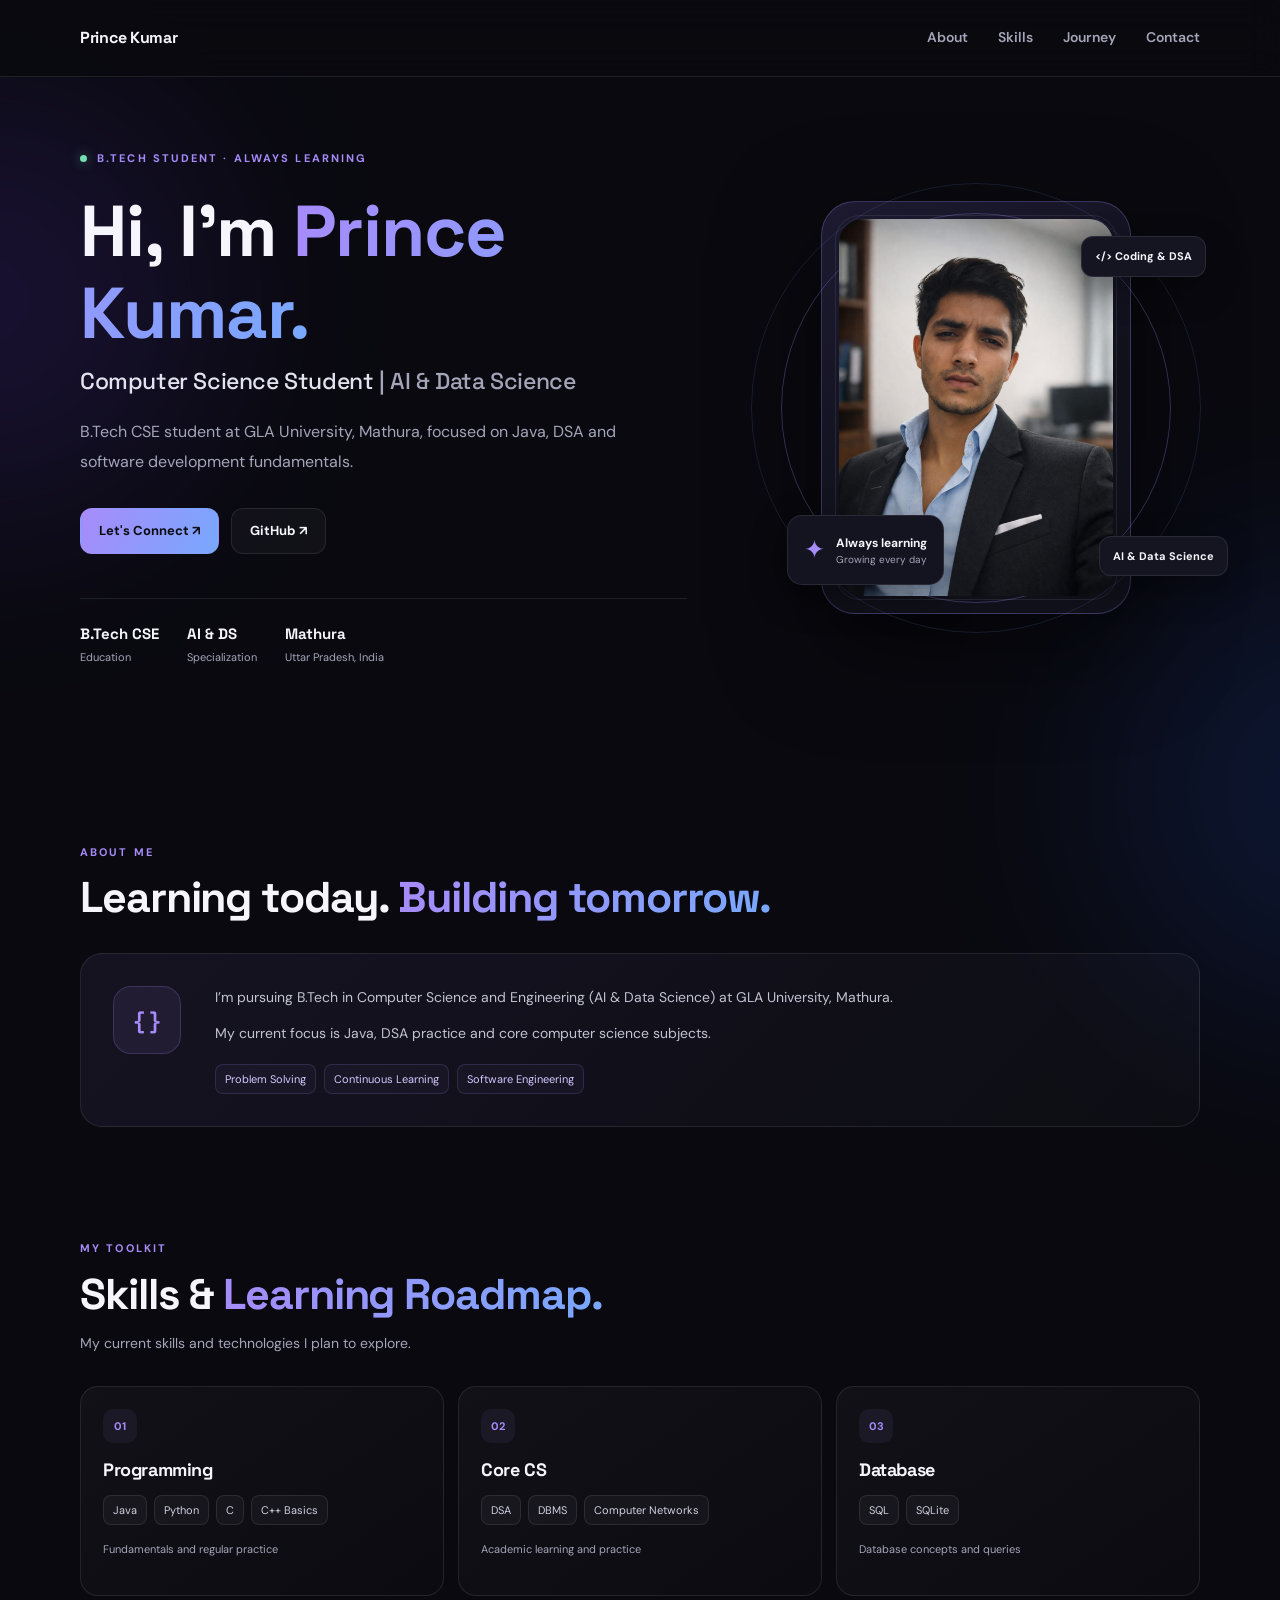
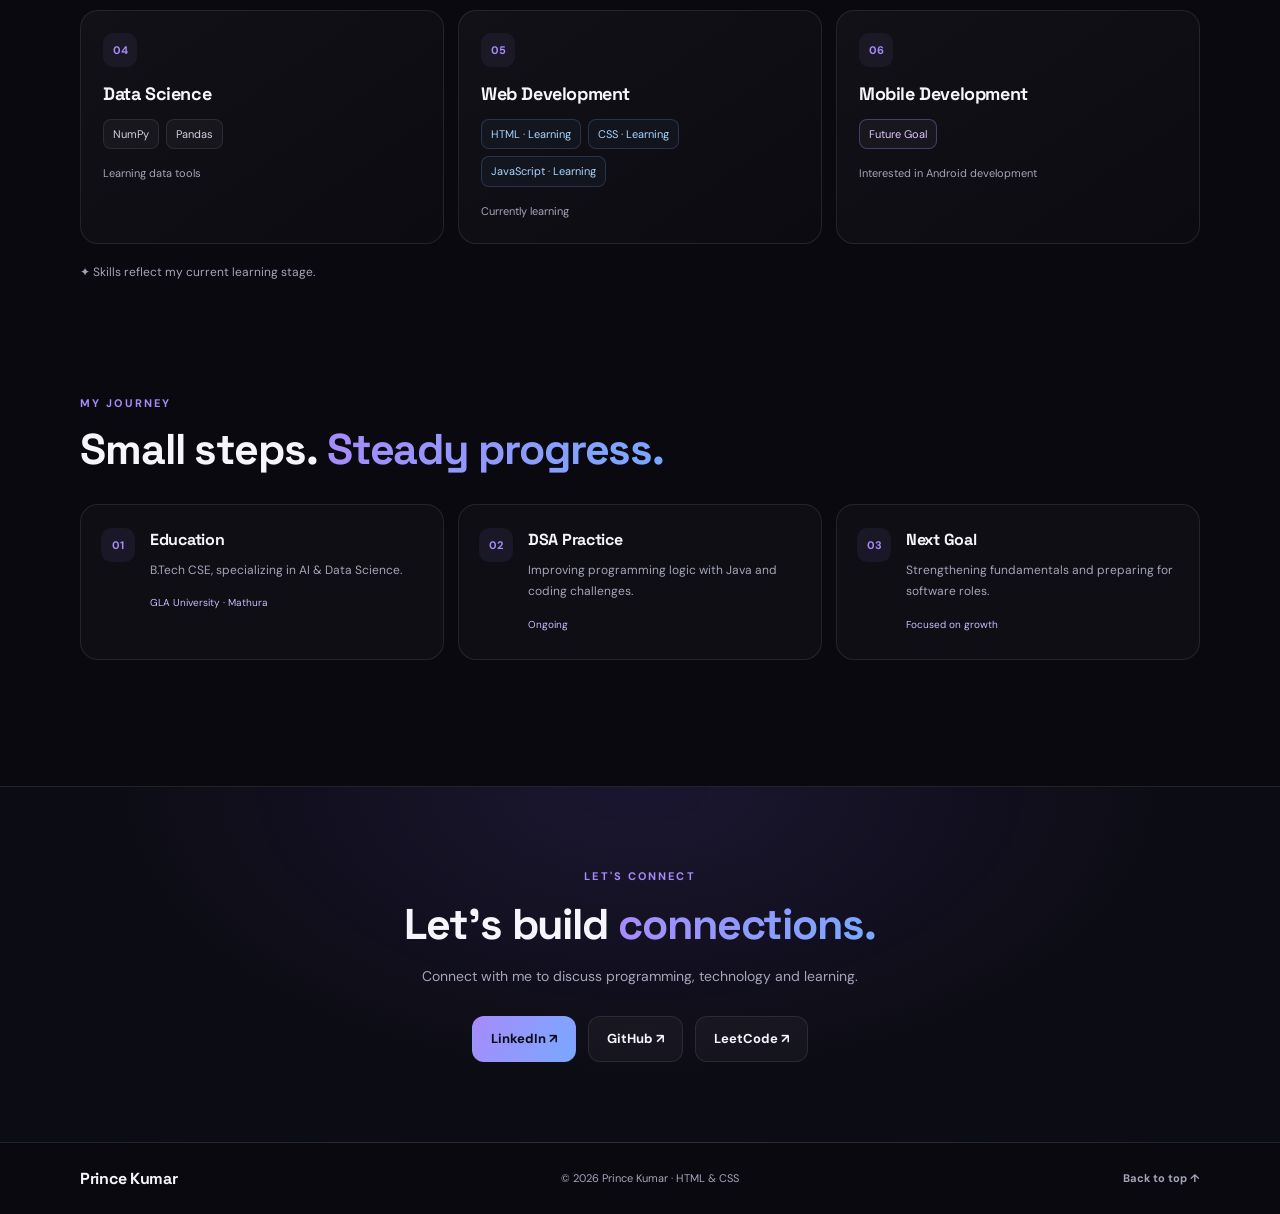
==== commit f333777a: "Update index.html" ====
--- a/index.html
+++ b/index.html
@@ -1,30 +1,31 @@
+
 <!DOCTYPE html>
 <html lang="en">
 <head>
   <meta charset="UTF-8">
   <meta name="viewport" content="width=device-width, initial-scale=1.0">
-  <meta name="description" content="Prince Kumar is a B.Tech Computer Science student specializing in AI & Data Science at GLA University, Mathura. Explore his programming skills, learning journey, GitHub, LinkedIn and LeetCode profiles.">
-  <meta name="keywords" content="Prince Kumar, GLA University, B.Tech CSE, AI and Data Science, Java, Python, SQL, DSA, student developer">
+
+  <meta name="description" content="Prince Kumar, B.Tech CSE (AI & Data Science) student at GLA University, Mathura. Explore programming skills, DSA and learning journey.">
+  <meta name="keywords" content="Prince Kumar, GLA University, B.Tech CSE, AI Data Science, Java, Python, SQL, DSA">
   <meta name="author" content="Prince Kumar">
   <meta name="robots" content="index, follow">
   <meta name="theme-color" content="#09090f">
+
   <link rel="canonical" href="https://princekumar2222.github.io/">
-
-  <meta property="og:type" content="website">
-  <meta property="og:title" content="Prince Kumar | CSE Student at GLA University">
-  <meta property="og:description" content="B.Tech CSE (AI & Data Science) student learning programming, DSA and software development.">
+  <meta property="og:title" content="Prince Kumar | GLA University">
+  <meta property="og:description" content="B.Tech CSE student specializing in AI & Data Science.">
   <meta property="og:url" content="https://princekumar2222.github.io/">
   <meta property="og:image" content="https://princekumar2222.github.io/profile.jpeg">
 
-  <title>Prince Kumar | GLA University | AI & Data Science</title>
+  <title>Prince Kumar | B.Tech CSE | GLA University</title>
   <link rel="icon" href="profile.jpeg" type="image/jpeg">
   <link rel="stylesheet" href="style.css">
 
-  <!-- Google Analytics: keep only one copy of this script. -->
+  <!-- Google Analytics -->
   <script async src="https://www.googletagmanager.com/gtag/js?id=G-G8SBYF4QBN"></script>
   <script>
     window.dataLayer = window.dataLayer || [];
-    function gtag(){ dataLayer.push(arguments); }
+    function gtag(){dataLayer.push(arguments);}
     gtag('js', new Date());
     gtag('config', 'G-G8SBYF4QBN');
   </script>
@@ -40,28 +41,26 @@
       "https://www.linkedin.com/in/princekumar2222",
       "https://leetcode.com/u/princekumar2222/"
     ],
-    "alumniOf": {
+    "affiliation": {
       "@type": "CollegeOrUniversity",
-      "name": "GLA University",
-      "address": {
-        "@type": "PostalAddress",
-        "addressLocality": "Mathura",
-        "addressRegion": "Uttar Pradesh",
-        "addressCountry": "IN"
-      }
+      "name": "GLA University"
     },
-    "description": "B.Tech Computer Science student specializing in AI & Data Science."
+    "description": "B.Tech CSE student specializing in AI & Data Science."
   }
   </script>
 </head>
+
 <body>
   <div class="page-glow glow-one" aria-hidden="true"></div>
   <div class="page-glow glow-two" aria-hidden="true"></div>
 
   <header class="site-header">
     <nav class="nav container" aria-label="Main navigation">
-      <a class="brand" href="#home" aria-label="Prince Kumar home"><span>PK</span><b>Prince Kumar</b></a>
-      <button class="menu-toggle" type="button" aria-label="Open navigation" aria-expanded="false">☰</button>
+      <a class="brand" href="#home">Prince Kumar</a>
+
+      <button class="menu-toggle" type="button"
+        aria-label="Open navigation" aria-expanded="false">☰</button>
+
       <div class="nav-links" id="navLinks">
         <a href="#about">About</a>
         <a href="#skills">Skills</a>
@@ -72,111 +71,273 @@
   </header>
 
   <main>
+    <!-- HERO -->
     <section class="hero container" id="home">
       <div class="hero-copy">
-        <p class="eyebrow"><span class="status-dot"></span> B.TECH STUDENT · OPEN TO LEARNING</p>
+        <p class="eyebrow">
+          <span class="status-dot"></span>
+          B.TECH STUDENT · ALWAYS LEARNING
+        </p>
+
         <h1>Hi, I'm <span>Prince Kumar.</span></h1>
-        <h2>Computer Science Student <span class="muted">| AI &amp; Data Science</span></h2>
+
+        <h2>Computer Science Student
+          <span class="muted">| AI &amp; Data Science</span>
+        </h2>
+
         <p class="hero-description">
-          I’m a B.Tech CSE student at GLA University, Mathura, building my foundation in programming,
-          data structures and problem solving—one concept at a time.
+          B.Tech CSE student at GLA University, Mathura,
+          focused on Java, DSA and software development fundamentals.
         </p>
+
         <div class="hero-actions">
-          <a class="button button-primary" href="#contact">Let's Connect <span aria-hidden="true">↗</span></a>
-          <a class="button button-secondary" href="https://github.com/princekumar2222" target="_blank" rel="noopener noreferrer">View GitHub</a>
-        </div>
+          <a class="button button-primary" href="#contact">Let's Connect ↗</a>
+          <a class="button button-secondary"
+             href="https://github.com/princekumar2222"
+             target="_blank" rel="noopener noreferrer">GitHub ↗</a>
+        </div>
+
         <div class="quick-facts">
-          <div><strong>B.Tech</strong><span>Computer Science</span></div>
-          <div><strong>AI &amp; DS</strong><span>Specialization</span></div>
-          <div><strong>Mathura</strong><span>Uttar Pradesh, India</span></div>
-        </div>
-      </div>
+          <div>
+            <strong>B.Tech CSE</strong>
+            <span>Education</span>
+          </div>
+          <div>
+            <strong>AI &amp; DS</strong>
+            <span>Specialization</span>
+          </div>
+          <div>
+            <strong>Mathura</strong>
+            <span>Uttar Pradesh, India</span>
+          </div>
+        </div>
+      </div>
+
       <div class="hero-visual">
         <div class="photo-frame">
           <div class="photo-orbit orbit-a"></div>
           <div class="photo-orbit orbit-b"></div>
-          <img src="profile.jpeg" alt="Prince Kumar profile photo" class="profile-photo" fetchpriority="high">
-          <div class="photo-caption"><span class="caption-mark">✦</span><div><strong>Always learning</strong><small>Growing every day</small></div></div>
-        </div>
-        <div class="floating-chip chip-top"><span class="chip-icon">&lt;/&gt;</span> Coding &amp; DSA</div>
-        <div class="floating-chip chip-bottom"><span class="chip-icon">✧</span> AI &amp; Data Science</div>
-      </div>
-    </section>
-
+
+          <img src="profile.jpeg"
+               alt="Prince Kumar profile photo"
+               class="profile-photo"
+               fetchpriority="high">
+
+          <div class="photo-caption">
+            <span class="caption-mark">✦</span>
+            <div>
+              <strong>Always learning</strong>
+              <small>Growing every day</small>
+            </div>
+          </div>
+        </div>
+
+        <div class="floating-chip chip-top">&lt;/&gt; Coding &amp; DSA</div>
+        <div class="floating-chip chip-bottom">AI &amp; Data Science</div>
+      </div>
+    </section>
+
+    <!-- ABOUT -->
     <section class="section container" id="about">
-      <div class="section-heading"><p class="eyebrow">A LITTLE ABOUT ME</p><h2>Learning today. <span>Building for tomorrow.</span></h2></div>
+      <div class="section-heading">
+        <p class="eyebrow">ABOUT ME</p>
+        <h2>Learning today. <span>Building tomorrow.</span></h2>
+      </div>
+
       <div class="about-panel">
         <div class="about-symbol" aria-hidden="true">{ }</div>
         <div>
-          <p>I’m pursuing a Bachelor of Technology in Computer Science and Engineering, specializing in AI &amp; Data Science at GLA University.</p>
-          <p>My current focus is strengthening programming fundamentals, practicing DSA, and understanding core computer science subjects. I value consistency, curiosity and learning through practice.</p>
-          <div class="about-tags"><span>Problem Solving</span><span>Continuous Learning</span><span>Software Engineering</span></div>
-        </div>
-      </div>
-    </section>
-
+          <p>
+            I’m pursuing B.Tech in Computer Science and Engineering
+            (AI &amp; Data Science) at GLA University, Mathura.
+          </p>
+          <p>
+            My current focus is Java, DSA practice and core computer
+            science subjects.
+          </p>
+          <div class="about-tags">
+            <span>Problem Solving</span>
+            <span>Continuous Learning</span>
+            <span>Software Engineering</span>
+          </div>
+        </div>
+      </div>
+    </section>
+
+    <!-- SKILLS -->
     <section class="section container" id="skills">
-      <div class="section-heading"><p class="eyebrow">MY TOOLKIT</p><h2>Skills &amp; <span>learning roadmap.</span></h2><p class="section-intro">A transparent snapshot of what I’m studying and what I plan to learn next.</p></div>
+      <div class="section-heading">
+        <p class="eyebrow">MY TOOLKIT</p>
+        <h2>Skills &amp; <span>Learning Roadmap.</span></h2>
+        <p class="section-intro">
+          My current skills and technologies I plan to explore.
+        </p>
+      </div>
+
       <div class="skills-grid">
-        <article class="skill-card"><div class="skill-icon">01</div><h3>Programming</h3><div class="skill-list"><span>Java</span><span>Python</span><span>C</span><span>C++ basics</span></div><p class="skill-note">Fundamentals and regular practice</p></article>
-        <article class="skill-card"><div class="skill-icon">02</div><h3>Core CS</h3><div class="skill-list"><span>DSA</span><span>DBMS</span><span>Computer Networks</span></div><p class="skill-note">Academic learning and problem solving</p></article>
-        <article class="skill-card"><div class="skill-icon">03</div><h3>Database</h3><div class="skill-list"><span>SQL</span><span>SQLite</span></div><p class="skill-note">Database fundamentals and queries</p></article>
-        <article class="skill-card"><div class="skill-icon">04</div><h3>Data Science</h3><div class="skill-list"><span>NumPy</span><span>Pandas</span></div><p class="skill-note">Learning and exploring data tools</p></article>
-        <article class="skill-card learning-card"><div class="skill-icon">05</div><h3>Web Development</h3><div class="skill-list"><span>HTML · Currently Learning</span><span>CSS · Currently Learning</span><span>JavaScript · Currently Learning</span></div><p class="skill-note">Beginner learning roadmap</p></article>
-        <article class="skill-card future-card"><div class="skill-icon">06</div><h3>Mobile Development</h3><div class="skill-list"><span>Future Goal</span></div><p class="skill-note">Interested in exploring Android development in the future</p></article>
-      </div>
-      <p class="honesty-note"><span aria-hidden="true">✦</span> Skills are listed according to my current learning stage; I’m continuously working to improve them.</p>
-    </section>
-
+        <article class="skill-card">
+          <div class="skill-icon">01</div>
+          <h3>Programming</h3>
+          <div class="skill-list">
+            <span>Java</span>
+            <span>Python</span>
+            <span>C</span>
+            <span>C++ Basics</span>
+          </div>
+          <p class="skill-note">Fundamentals and regular practice</p>
+        </article>
+
+        <article class="skill-card">
+          <div class="skill-icon">02</div>
+          <h3>Core CS</h3>
+          <div class="skill-list">
+            <span>DSA</span>
+            <span>DBMS</span>
+            <span>Computer Networks</span>
+          </div>
+          <p class="skill-note">Academic learning and practice</p>
+        </article>
+
+        <article class="skill-card">
+          <div class="skill-icon">03</div>
+          <h3>Database</h3>
+          <div class="skill-list">
+            <span>SQL</span>
+            <span>SQLite</span>
+          </div>
+          <p class="skill-note">Database concepts and queries</p>
+        </article>
+
+        <article class="skill-card">
+          <div class="skill-icon">04</div>
+          <h3>Data Science</h3>
+          <div class="skill-list">
+            <span>NumPy</span>
+            <span>Pandas</span>
+          </div>
+          <p class="skill-note">Learning data tools</p>
+        </article>
+
+        <article class="skill-card learning-card">
+          <div class="skill-icon">05</div>
+          <h3>Web Development</h3>
+          <div class="skill-list">
+            <span>HTML · Learning</span>
+            <span>CSS · Learning</span>
+            <span>JavaScript · Learning</span>
+          </div>
+          <p class="skill-note">Currently learning</p>
+        </article>
+
+        <article class="skill-card future-card">
+          <div class="skill-icon">06</div>
+          <h3>Mobile Development</h3>
+          <div class="skill-list">
+            <span>Future Goal</span>
+          </div>
+          <p class="skill-note">Interested in Android development</p>
+        </article>
+      </div>
+
+      <p class="honesty-note">
+        ✦ Skills reflect my current learning stage.
+      </p>
+    </section>
+
+    <!-- JOURNEY -->
     <section class="section container" id="journey">
-      <div class="section-heading"><p class="eyebrow">MY JOURNEY</p><h2>Small steps. <span>Steady progress.</span></h2></div>
+      <div class="section-heading">
+        <p class="eyebrow">MY JOURNEY</p>
+        <h2>Small steps. <span>Steady progress.</span></h2>
+      </div>
+
       <div class="journey-grid">
-        <article class="journey-card"><span class="journey-number">01</span><div><h3>Computer Science Education</h3><p>B.Tech in Computer Science &amp; Engineering, specializing in AI &amp; Data Science.</p><span class="journey-meta">GLA University · Mathura</span></div></article>
-        <article class="journey-card"><span class="journey-number">02</span><div><h3>Problem-Solving Practice</h3><p>Improving my programming logic through Java, DSA exercises and coding challenges.</p><span class="journey-meta">Ongoing learning</span></div></article>
-        <article class="journey-card"><span class="journey-number">03</span><div><h3>Next Steps</h3><p>Strengthening fundamentals, learning web technologies and preparing for software development opportunities.</p><span class="journey-meta">Focused on growth</span></div></article>
-      </div>
-    </section>
-
+        <article class="journey-card">
+          <span class="journey-number">01</span>
+          <div>
+            <h3>Education</h3>
+            <p>B.Tech CSE, specializing in AI &amp; Data Science.</p>
+            <span class="journey-meta">GLA University · Mathura</span>
+          </div>
+        </article>
+
+        <article class="journey-card">
+          <span class="journey-number">02</span>
+          <div>
+            <h3>DSA Practice</h3>
+            <p>Improving programming logic with Java and coding challenges.</p>
+            <span class="journey-meta">Ongoing</span>
+          </div>
+        </article>
+
+        <article class="journey-card">
+          <span class="journey-number">03</span>
+          <div>
+            <h3>Next Goal</h3>
+            <p>Strengthening fundamentals and preparing for software roles.</p>
+            <span class="journey-meta">Focused on growth</span>
+          </div>
+        </article>
+      </div>
+    </section>
+
+    <!-- CONTACT -->
     <section class="contact-section" id="contact">
       <div class="container contact-inner">
         <p class="eyebrow">LET'S CONNECT</p>
-        <h2>Good things start <span>with a conversation.</span></h2>
-        <p class="contact-copy">I’m happy to connect with fellow students, developers and people in tech. Feel free to reach out or explore my profiles.</p>
+        <h2>Let's build <span>connections.</span></h2>
+
+        <p class="contact-copy">
+          Connect with me to discuss programming, technology and learning.
+        </p>
+
         <div class="contact-actions">
-          <a class="button button-primary" href="https://www.linkedin.com/in/princekumar2222" target="_blank" rel="noopener noreferrer">LinkedIn <span aria-hidden="true">↗</span></a>
-          <a class="button button-secondary" href="https://github.com/princekumar2222" target="_blank" rel="noopener noreferrer">GitHub <span aria-hidden="true">↗</span></a>
-          <a class="button button-secondary" href="https://leetcode.com/u/princekumar2222/" target="_blank" rel="noopener noreferrer">LeetCode <span aria-hidden="true">↗</span></a>
-          <button class="button button-copy" id="copyUniversity" type="button" data-copy="GLA University">Copy University Name</button>
-        </div>
-        <p class="copy-feedback" id="copyFeedback" role="status" aria-live="polite"></p>
+          <a class="button button-primary"
+             href="https://www.linkedin.com/in/princekumar2222"
+             target="_blank" rel="noopener noreferrer">LinkedIn ↗</a>
+
+          <a class="button button-secondary"
+             href="https://github.com/princekumar2222"
+             target="_blank" rel="noopener noreferrer">GitHub ↗</a>
+
+          <a class="button button-secondary"
+             href="https://leetcode.com/u/princekumar2222/"
+             target="_blank" rel="noopener noreferrer">LeetCode ↗</a>
+        </div>
       </div>
     </section>
   </main>
 
-  <footer class="site-footer"><div class="container footer-inner"><a class="brand footer-brand" href="#home"><span>PK</span><b>Prince Kumar</b></a><p>© <span id="year"></span> Prince Kumar · Built with HTML &amp; CSS</p><a class="back-top" href="#home">Back to top ↑</a></div></footer>
+  <footer class="site-footer">
+    <div class="container footer-inner">
+      <a class="brand footer-brand" href="#home">Prince Kumar</a>
+      <p>© <span id="year"></span> Prince Kumar · HTML &amp; CSS</p>
+      <a class="back-top" href="#home">Back to top ↑</a>
+    </div>
+  </footer>
 
   <script>
     const menuToggle = document.querySelector('.menu-toggle');
     const navLinks = document.querySelector('.nav-links');
+
     menuToggle.addEventListener('click', () => {
       const isOpen = navLinks.classList.toggle('is-open');
       menuToggle.setAttribute('aria-expanded', String(isOpen));
-      menuToggle.setAttribute('aria-label', isOpen ? 'Close navigation' : 'Open navigation');
+      menuToggle.setAttribute(
+        'aria-label',
+        isOpen ? 'Close navigation' : 'Open navigation'
+      );
     });
-    navLinks.querySelectorAll('a').forEach(link => link.addEventListener('click', () => {
-      navLinks.classList.remove('is-open');
-      menuToggle.setAttribute('aria-expanded', 'false');
-    }));
-    document.getElementById('year').textContent = new Date().getFullYear();
-    document.getElementById('copyUniversity').addEventListener('click', async () => {
-      const feedback = document.getElementById('copyFeedback');
-      try {
-        await navigator.clipboard.writeText('GLA University');
-        feedback.textContent = 'Copied: GLA University';
-      } catch (error) {
-        feedback.textContent = 'Please copy manually: GLA University';
-      }
+
+    navLinks.querySelectorAll('a').forEach(link => {
+      link.addEventListener('click', () => {
+        navLinks.classList.remove('is-open');
+        menuToggle.setAttribute('aria-expanded', 'false');
+      });
     });
+
+    document.getElementById('year').textContent =
+      new Date().getFullYear();
   </script>
 </body>
 </html>
